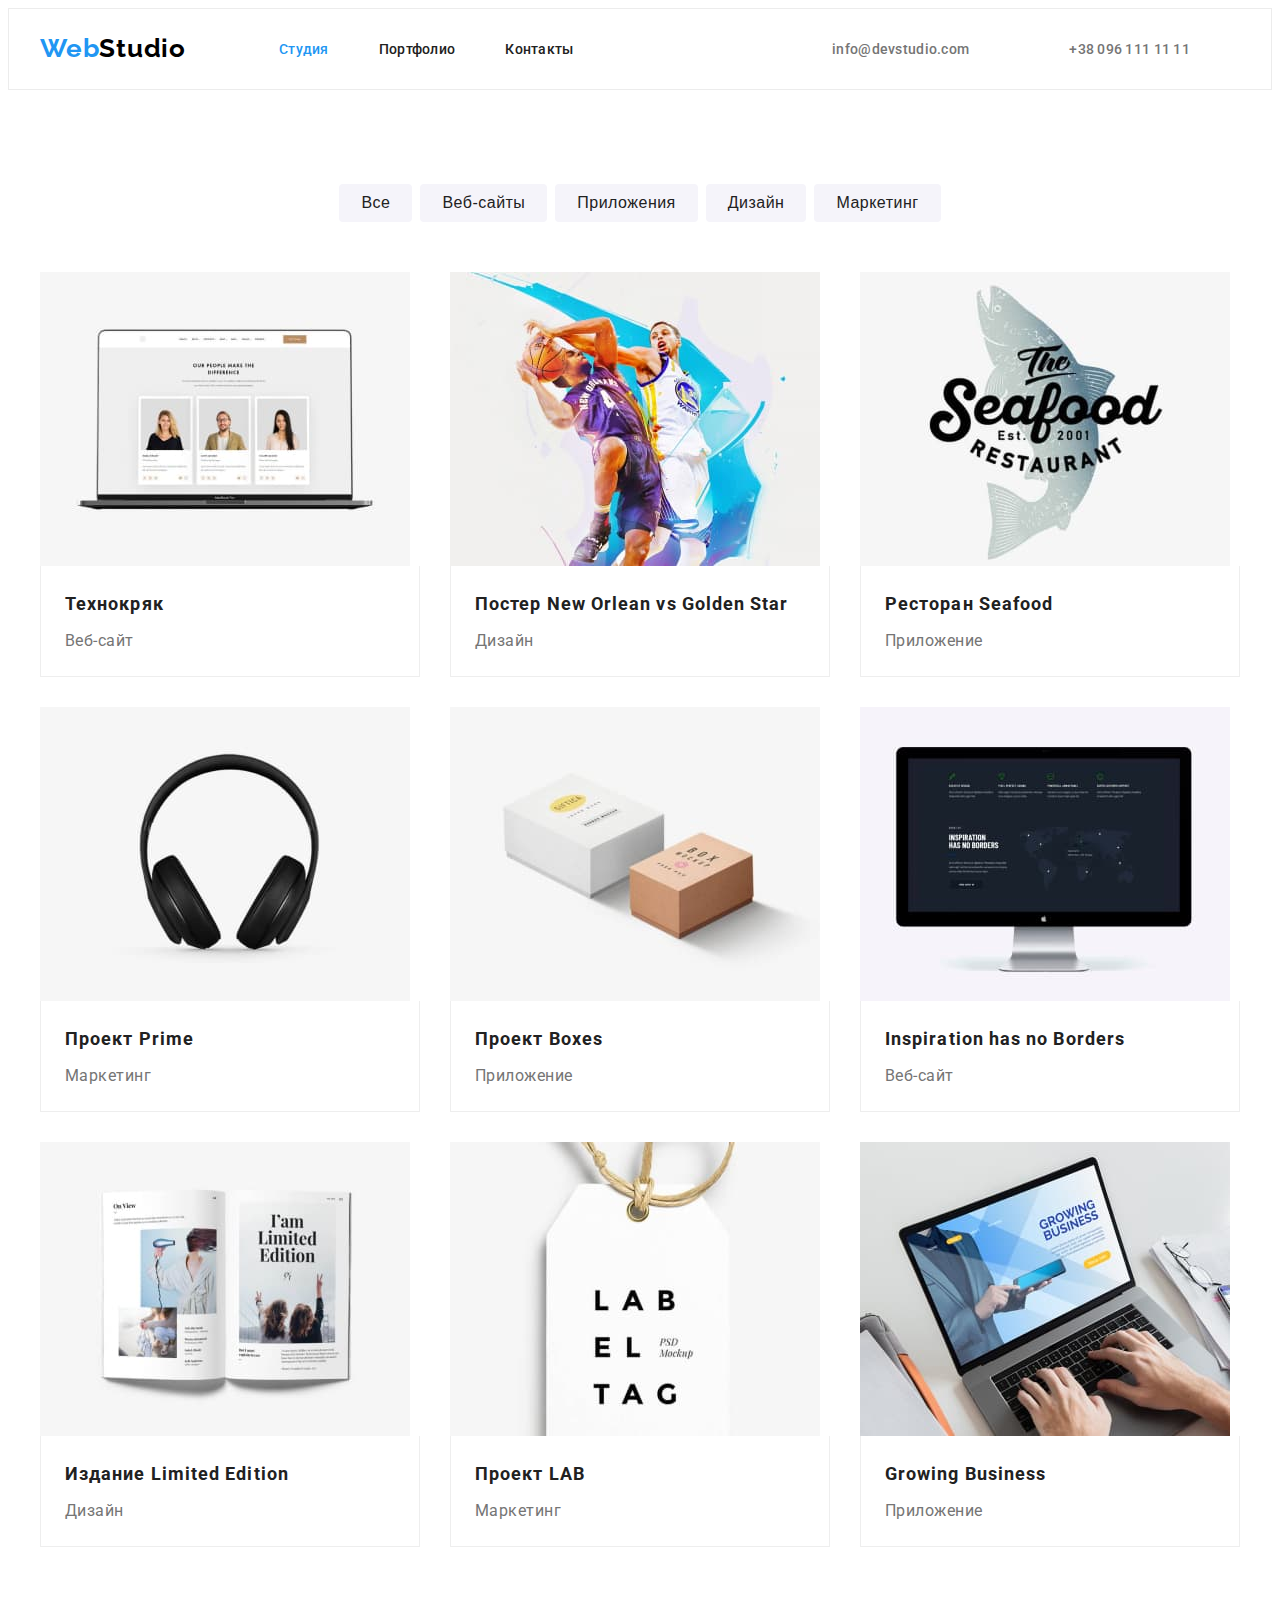
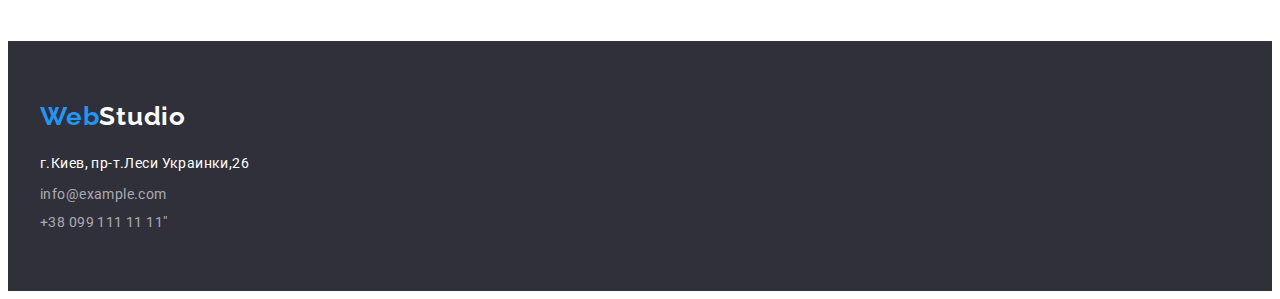
==== portfolio.html @ 14ea9fd0 "дз3" ====
<!DOCTYPE html>
<html lang="ru">

<head>
    <meta charset="UTF-8">
    <meta http-equiv="X-UA-Compatible" content="IE=edge">
    <meta name="viewport" content="width=device-width, initial-scale=1.0">
    <title>Портфолио</title>
    <link rel="preconnect" href="https://fonts.gstatic.com">
    <link
        href="https://fonts.googleapis.com/css2?family=Raleway:wght@700&family=Roboto:wght@400;500;700;900&display=swap"
        rel="stylesheet">
    <link rel="stylesheet" href="https://cdnjs.cloudflare.com/ajax/libs/modern-normalize/1.0.0/modern-normalize.min.css"
        integrity="sha512-ISS7cAi1PEhQ8jnbJpJZMd29NlhNj4AWYyLOSp2CE/CsHxTCu+r+t0D2yoJudVrd0/8fTVPUVDzY5Tvli75u/g=="
        crossorigin="anonymous" />
    <link rel="stylesheet" href="./css/styles.css">
</head>

<body>
    <header class="header">
        <div class="container">
            <nav class="header-nav">
                <a class="logo link logo-light-theme" href="#"><span class="logo-item">Web</span>Studio</a>
                <ul class="navigation-list list">
                    <li class="navigation-item">
                        <a class="navigation-link link current" href="./index.html">Студия</a>
                    </li>
                    <li class="navigation-item">
                        <a class="navigation-link link" href="./portfolio.html">Портфолио</a>
                    </li>
                    <li class="navigation-item">
                        <a class="navigation-link link" href="">Контакты</a>
                    </li>
                </ul>
            </nav>
            <ul class="site-nav">
                <li class="list">
                    <a class="tel-link link" href="mailto:info@devstudio.com">info@devstudio.com</a>
                </li>
                <li class="list">
                    <a class="tel-link link" href="tel:+380961111111">+38 096 111 11 11</a>
                </li>
            </ul>
    
        </div>
    </header>
    <main>
        <section class="portfolio-menu">
            <div class="container">
                <h1 class="visually-hidden">Портфолио</h1>
                <ul class="button-list list">
                    <li class="button-item">
                        <button class="button" type="button">Все</button>
                    </li>
                    <li class="button-item">
                        <button class="button" type="button">Веб-сайты</button>
                    </li>
                    <li class="button-item">
                        <button class="button" type="button">Приложения</button>
                    </li>
                    <li class="button-item">
                        <button class="button" type="button">Дизайн</button>
                    </li>
                    <li class="button-item">
                        <button class="button" type="button">Маркетинг</button>
                    </li>
                </ul>

                <!-- PORTFOLIO -->
                <ul class="portfolio-list list">
                    <li class="portfolio-item">
                        <a class="portfolio-link link" href="#">
                            <img src="./images/portfolio/web-site.jpg" alt="Веб-сайт" width="370" height="294">
                            <div class="portfolio-description">
                            <h2 class="portfolio-name">Технокряк</h2>
                            <p class="description">Веб-сайт</p>
                            </div>
                        </a>
                    </li>

                    <li class="portfolio-item">
                        <a class="portfolio-link link" href="#">
                            <img src="./images/portfolio/design.jpg" alt="Дизайн" width="370" height="294">
                            <div class="portfolio-description">
                            <h2 class="portfolio-name">Постер New Orlean vs Golden Star</h2>
                            <p class="description">Дизайн</p>
                            </div>
                        </a>
                    </li>

                    <li class="portfolio-item">
                        <a class="portfolio-link link" href="#">
                            <img src="./images/portfolio/app.jpg" alt="Приложение" width="370" height="294">
                            <div class="portfolio-description">
                            <h2 class="portfolio-name">Ресторан Seafood</h2>
                            <p class="description">Приложение</p>
                            </div>
                        </a>
                    </li>

                    <li class="portfolio-item">
                        <a class="portfolio-link link" href="#">
                            <img src="./images/portfolio/marketing.jpg" alt="Маркетинг" width="370" height="294">
                            <div class="portfolio-description">
                            <h2 class="portfolio-name">Проект Prime</h2>
                            <p class="description">Маркетинг</p>
                            </div>
                        </a>
                    </li>

                    <li class="portfolio-item">
                        <a class="portfolio-link link" href="#">
                            <img src="./images/portfolio/app_boxes.jpg" alt="Приложение" width="370" height="294">
                            <div class="portfolio-description">
                            <h2 class="portfolio-name">Проект Boxes</h2>
                            <p class="description">Приложение</p>
                            </div>
                        </a>
                    </li>

                    <li class="portfolio-item">
                        <a class="portfolio-link link" href="#">
                            <img src="./images/portfolio/web-site_no_borders.jpg" alt="Веб-сайт" width="370"
                                height="294">
                            <div class="portfolio-description">
                                <h2 class="portfolio-name">Inspiration has no Borders</h2>
                            <p class="description">Веб-сайт</p>
                            </div>
                        </a>
                    </li>

                    <li class="portfolio-item">
                        <a class="portfolio-link link" href="#">
                            <img src="./images/portfolio/design_limited_edition.jpg" alt="Дизайн" width="370"
                                height="294">
                            <div class="portfolio-description">
                                <h2 class="portfolio-name">Издание Limited Edition</h2>
                            <p class="description">Дизайн</p>
                            </div>
                        </a>
                    </li>

                    <li class="portfolio-item">
                        <a class="portfolio-link link" href="#">
                            <img src="./images/portfolio/marketing_label.jpg" alt="Маркетинг" width="370" height="294">
                            <div class="portfolio-description">
                            <h2 class="portfolio-name">Проект LAB</h2>
                            <p class="description">Маркетинг</p>
                            </div>
                        </a>
                    </li>

                    <li class="portfolio-item">
                        <a class="portfolio-link link" href="#">
                            <img src="./images/portfolio/app_growing_business.jpg" alt="Приложение" width="370"
                                height="294">
                            <div class="portfolio-description">
                                <h2 class="portfolio-name">Growing Business</h2>
                            <p class="description">Приложение</p>
                            </div>
                        </a>
                    </li>
                </ul>
            </div>
        </section>
    </main>
    <footer class="footer">
        <div class="container">
            <div class="web">
                <a class="logo link logo-dark-theme" href="#"><span class="logo-item">Web</span>Studio</a>
            </div>
            <ul class=" tel list">
                <li class="contact-list-item">
                    <a class="contact-link link" href="https://goo.gl/maps/1RiTLj3gP9AZY1d38" target="blank"
                        rel="noopener noreferrer">г.Киев, пр-т.Леси Украинки,26</a>
                </li>
                <li class="contact-list-item">
                    <a class="foot-link link" href="mailto:info@example.com">info@example.com</a>
                </li>
                <li class="contact-list-item">
                    <a class="foot-link link" href="tel:+380991111111">+38 099 111 11 11"</a>
                </li>
            </ul>
        </div>
    </footer>
</body>
---- css/styles.css ----
:root {
    --first-font: "Roboto", sans-serif;
    --second-font: "Raleway", sans-serif;
    --accent-color: #2196F3;
    --background-hero: #2F303A;
    --background-command: #f5f4fa;
    --active-modal-button: #188ce8;
    --navigation-color: #212121;
    --main-color: #ffffff;
    --light-theme: #000000;
    --tel-color: #757575;
    --contact-link: rgba(255, 255, 255, 0.6);
    --border-color: #EEEEEE;
}
body {
    font-family: var(--first-font);
    background: var(--main-color);
}

h1,
h2,
h3,
h4,
h5,
h6,
p {
    margin: 0;
}
ul,
ol {
    margin: 0;
    padding: 0;
}
img {
    display: block;
    max-width: 100%;
}
.link {
    text-decoration: none;
}
.list {
    list-style: none;
    padding: 0;
    margin: 0;
}
.visually-hidden {
    position: absolute !important;
    clip: rect(1px 1px 1px 1px); /* IE6 IE7 */
    clip: rect(1px 1px 1px 1px);
    padding: 0 !important;
    border: 0 !important;
    height: 1px !important;
    width: 1px !important;
    overflow: hidden;
}
.link.current {
    color: var(--accent-color);
}
.container {
    width: 1200px;
    margin: 0 auto;
    padding-left: 15px;
    padding-right: 15px;
}

/* ============== COMPONENTS ============== */


.logo {
    margin-right: 93px;

    font-family: var(--second-font);
    font-weight: 700;
    font-size: 26px;
    line-height: 1.19;
    letter-spacing: 0.03em;
}
.logo-item {
    color: var(--accent-color);
}
.logo-light-theme {
    color: var(--light-theme);
}
.logo-dark-theme {
    color: var(--main-color);
}
.title {
    margin-bottom: 50px;

    font-family: var(--first-font);
    font-weight: 700;
    font-size: 36px;
    line-height: 1.17;
    text-align: center;
    letter-spacing: 0.03em;

    color: var(--navigation-color);
}

/* ============== END COMPONENTS ============== */


/* ============== HEADER ============== */

.header {
    padding-top: 24px;
    padding-bottom: 25px;
    border: 1px solid #ECECEC;
    margin-bottom: 94px;
}
.header > .container {
    display: flex;
    align-items: center;
    justify-content: space-between;
}
.header-nav {
    display: flex;
    align-items: center;
}
.navigation-list {
    display: flex;
    align-items: center;
}
.navigation-list > .navigation-item:not(:last-child) {
    margin-right: 50px;
}
.navigation-link {
    font-weight: 500;
    font-size: 14px;
    line-height: 1.14;
    letter-spacing: 0.02em;

    color: var(--navigation-color);
}
.navigation-link:hover,
.navigation-link:focus {
    color: var(--accent-color);
}
.site-nav {
    display: flex;
    align-items: center;
}
.site-nav > .list:not(:last-child) {
    margin-right: 50px;
}
.tel-link {
    margin-left: auto;
    margin-right: 50px;

    font-weight: 500;
    font-size: 14px;
    line-height: 1.14;
    letter-spacing: 0.02em;

    color: var(--tel-color);
    
}
.tel-link:hover,
.tel-link:focus {
    color: var(--accent-color);
}

/* ============== END HEADER ============== */

/* ============== HERO ============== */

.hero {
    padding: 200px;

    background-color: var(--background-hero);
    
}
.hero-container {
    width: 1200px;
    margin: 0 auto;
}
.hero-title {
    max-width: 696px;
    margin: 0 auto;
    margin-bottom: 30px;
    
    font-weight: 900;
    font-size: 44px;
    line-height: 1.36;
    text-align: center;
    letter-spacing: 0.06em;
    text-transform: uppercase;

    color: var(--main-color);
}
.modal-button {
    padding: 10px 32px;
    display: block;
    margin: auto;

    font-weight: 700;
    font-size: 16px;
    line-height: 1.9;
    letter-spacing: 0.06em;
    cursor: pointer;

    color: var(--main-color);
    background: var(--accent-color);
}
.modal-button:hover,
.modal-button:focus {
    background-color: var(--active-modal-button);
    box-shadow: 0px 4px 4px rgba(0, 0, 0, 0.15);
    border-radius: 4px;

    color: var(--main-color);
}

/* ============== END HERO ============== */


/* ============== ABOUT US ============== */

.about {
    padding-top: 94px;
    padding-bottom: 47px;
}
.about-list {
    display: flex;
    margin-top: -20px;
    margin-left: -20px;
}
.about-us-list {
   margin-left: 20px;
   margin-top: 20px;
   flex-basis: calc(100% / 4 -20px);
}
.about-list .about-title {
    margin-bottom: 10px;

    font-family: var(--first-font);
    font-weight: 700;
    font-size: 14px;
    line-height: 1.14;
    letter-spacing: 0.03em;
    text-transform: uppercase;

    color: var(--navigation-color);
}
.suptitle {
    font-family: var(--first-font);
    font-size: 14px;
    line-height: 1.71;
    letter-spacing: 0.03em;

    color: var(--tel-color);
}

/* ============== END ABOUT US ============== */


/* ============== OUR WORK ============== */

.work {
    padding-top: 47px;
    padding-bottom: 94px;
}
.title-list {
    display: flex;
    margin-left: -30px;
    margin-top: -30px;
}
.work-images {
    margin-left: 30px;
    margin-top: 30px;
    flex-basis: calc(100% / 3 -30px);
}


/* ============== END OUR WORK ============== */


/* ============== OUR COMMAND ============== */

.our-command {
    padding-top: 93px;
    padding-bottom: 94px;

    background-color: var(--background-command);
}
.our-command > .title {
    margin-bottom: 44px;
}
.command-list {
    display: flex;
    flex-direction: wrap;
    margin-left: -30px;
    margin-top: -30px;
}
.frame {
    flex-basis: calc(100% / 4 -30px);
    margin-left: 30px;
    margin-top: 30px;

    background: var(--main-color);
    box-shadow: 0px 1px 3px rgba(0, 0, 0, 0.12), 0px 1px 1px rgba(0, 0, 0, 0.14), 0px 2px 1px rgba(0, 0, 0, 0.2);
    border-radius: 0px 0px 4px 4px;
}
.profession-command {
    font-family: var(--first-font);
    font-weight: 500;
    font-size: 16px;
    line-height: 1.18;
    text-align: center;
    letter-spacing: 0.03em;

    color: var(--navigation-color);
}
.profession {
    margin-top: 10px;

    font-family: var(--first-font);
    font-size: 16px;
    line-height: 1.18;
    text-align: center;
    letter-spacing: 0.03em;

    color: var(--tel-color);
    
}
.name {
    margin-top: 30px;
    margin-bottom: 30px;
}
/* ============== END OUR COMMAND ============== */

/* ============== END OUR COMMAND ============== */


/* ============== PORTFOLIO BUTTON ============== */

.button-list {
    display: flex;
    justify-content: center;
}
.button {
    padding: 6px 22px;

    font-weight: 500;
    font-size: 16px;
    line-height: 1.62;
    text-align: center;
    letter-spacing: 0.03em;
    cursor: pointer;
    border-radius: 4px;
    border: 0px;

    color: var(--navigation-color);
    background: var(--background-command);
}
.button:hover,
.button:focus {
   color: var(--main-color);
   background: var(--accent-color);
}
.button-list {
    margin-bottom: 50px;
}
.button-item:not(:last-child) {
    margin-right: 8px;
}
/* ============== END PORTFOLIO BUTTON ============== */


/* ============== PORTFOLIO ============== */

.portfolio-list {
    display: flex;
    flex-wrap: wrap;
    padding-bottom: 94px;
    margin-top: -30px;
    margin-left: -30px;
    
}
.portfolio-item {
    flex-basis: calc(100% / 3 - 30px);
    margin-top: 30px;
    margin-left: 30px;
}

.portfolio-description {
    padding: 20px 24px;

    background: var(--main-color);
    border: 1px solid var(--border-color);
    border-top: none;
}
.portfolio-name {
    padding-bottom: 4px;

    font-family: var(--first-font);
    font-weight: 700;
    font-size: 18px;
    line-height: 2;
    letter-spacing: 0.06em;

    color: var(--navigation-color);
}
.description {
    font-family: var(--first-font);
    font-size: 16px;
    line-height: 1.87;
    letter-spacing: 0.03em;

    color: var(--tel-color);
}

/* ============== END PORTFOLIO ============== */


/* ============== FOOTER ============== */

.web {
    margin-bottom: 20px;
}
.contact-list-item:not(:last-child) {
    margin-bottom: 9px;
}
.footer {
    padding-top: 60px;
    padding-bottom: 60px;

    background: var(--background-hero);
}
.contact-link {
    font-family: var(--first-font);
    font-size: 14px;
    line-height: 1.71;
    letter-spacing: 0.03em;

    color: var(--main-color);
}
.contact-link:hover,
.contact-link:focus {
    color: var(--accent-color);
}
.foot-link {
    font-weight: 400;
    font-size: 14px;
    line-height: 1.14;
    letter-spacing: 0.03em;
    
    color: var(--contact-link);
}
.foot-link:hover,
.foot-link:focus {
    color: var(--accent-color);
}

/* ============== END FOOTER ============== */
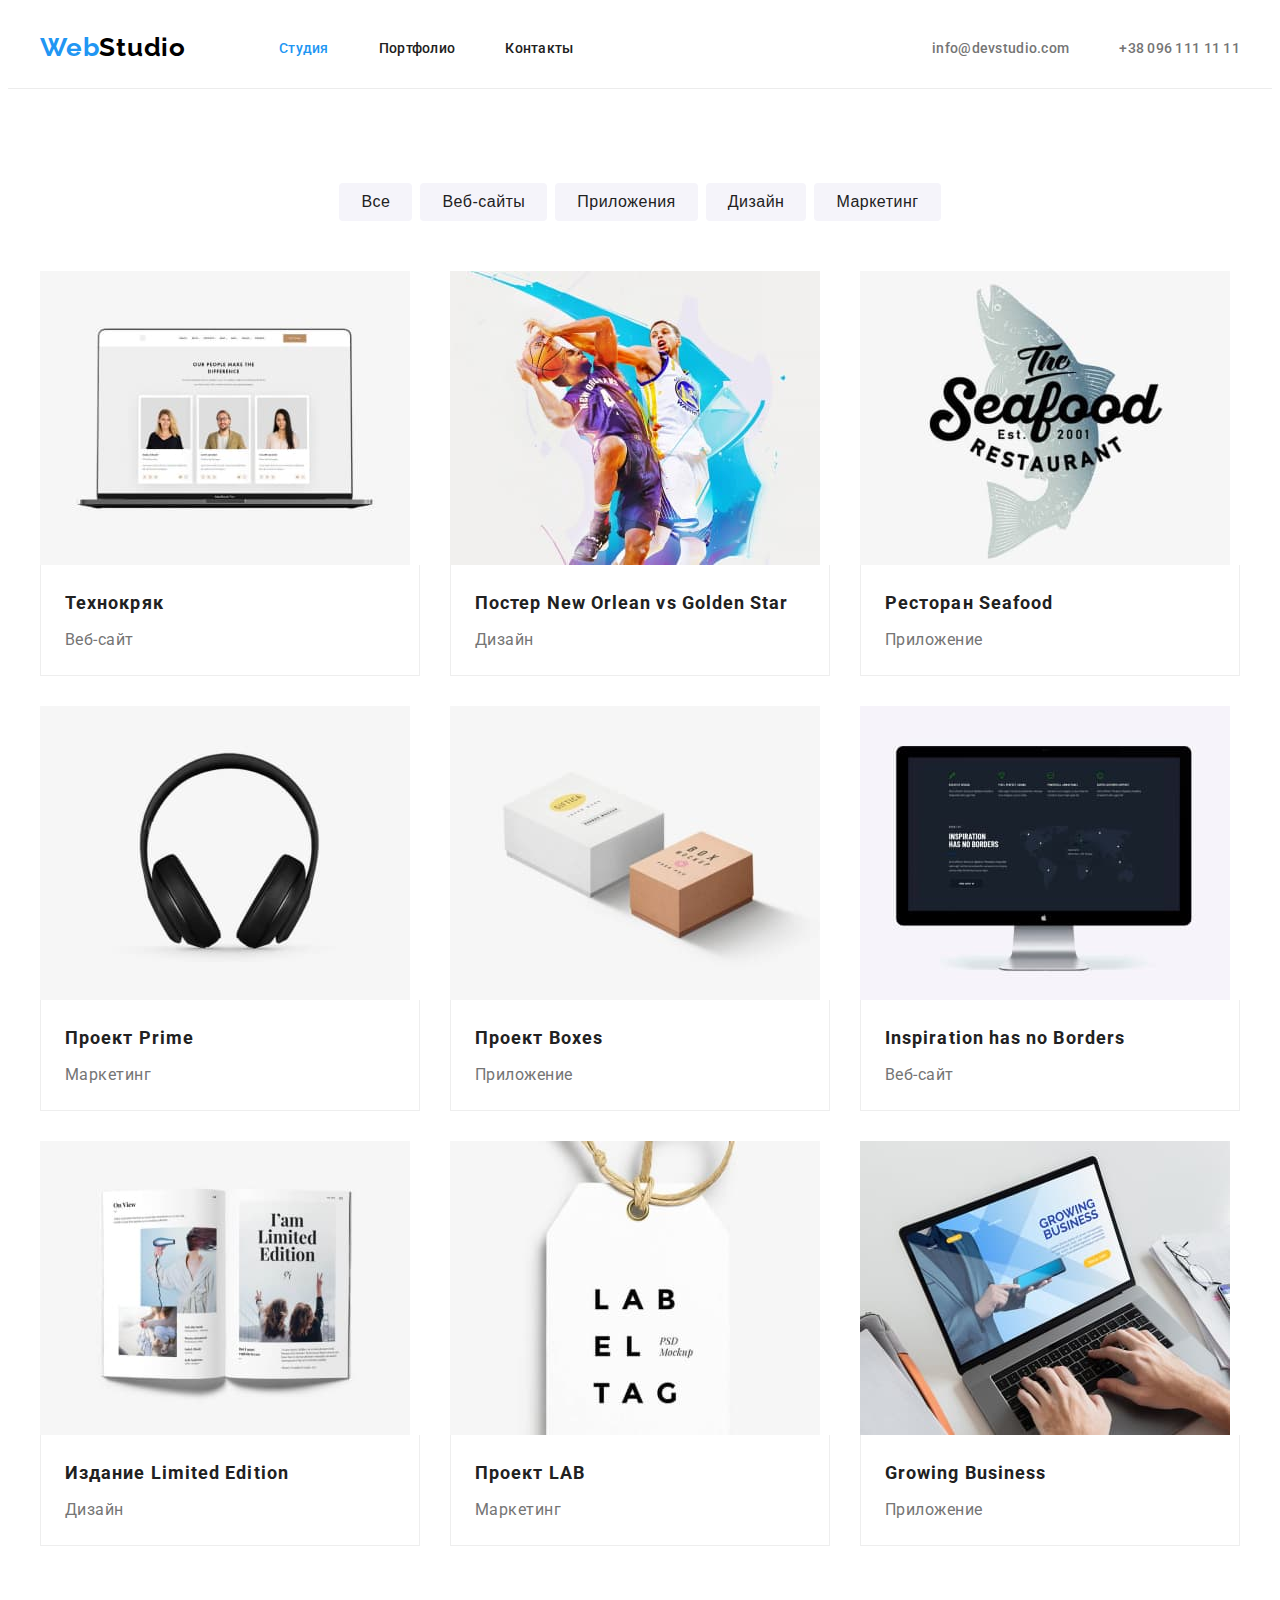
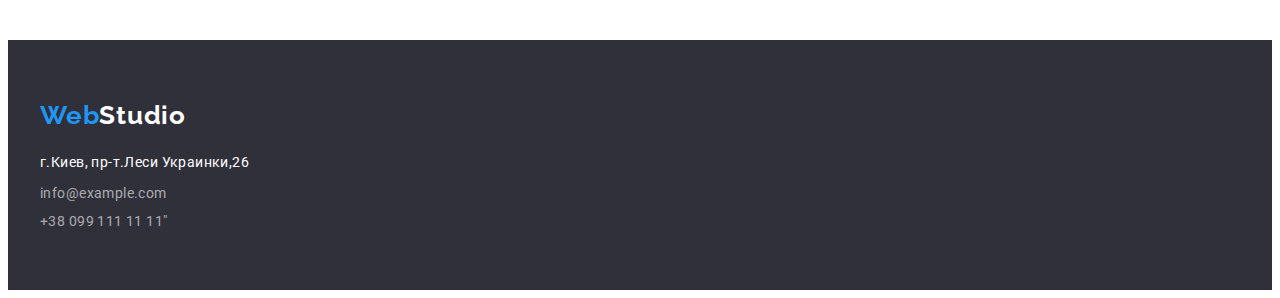
==== commit bf850615: "ресабмит" ====
--- a/portfolio.html
+++ b/portfolio.html
@@ -41,7 +41,6 @@
                     <a class="tel-link link" href="tel:+380961111111">+38 096 111 11 11</a>
                 </li>
             </ul>
-    
         </div>
     </header>
     <main>
@@ -166,21 +165,21 @@
     </main>
     <footer class="footer">
         <div class="container">
-            <div class="web">
-                <a class="logo link logo-dark-theme" href="#"><span class="logo-item">Web</span>Studio</a>
-            </div>
-            <ul class=" tel list">
-                <li class="contact-list-item">
-                    <a class="contact-link link" href="https://goo.gl/maps/1RiTLj3gP9AZY1d38" target="blank"
-                        rel="noopener noreferrer">г.Киев, пр-т.Леси Украинки,26</a>
-                </li>
-                <li class="contact-list-item">
-                    <a class="foot-link link" href="mailto:info@example.com">info@example.com</a>
-                </li>
-                <li class="contact-list-item">
-                    <a class="foot-link link" href="tel:+380991111111">+38 099 111 11 11"</a>
-                </li>
-            </ul>
+            <a class="logo link logo-dark-theme" href="#"><span class="logo-item">Web</span>Studio</a>
+            <address class="address">
+                <ul class="tel list">
+                    <li class="contact-list-item">
+                        <a class="contact-link link" href="https://goo.gl/maps/1RiTLj3gP9AZY1d38" target="blank"
+                            rel="noopener noreferrer">г.Киев, пр-т.Леси Украинки,26</a>
+                    </li>
+                    <li class="contact-list-item">
+                        <a class="foot-link link" href="mailto:info@example.com">info@example.com</a>
+                    </li>
+                    <li class="contact-list-item">
+                        <a class="foot-link link" href="tel:+380991111111">+38 099 111 11 11"</a>
+                    </li>
+                </ul>
+            </address>
         </div>
     </footer>
 </body>--- a/css/styles.css
+++ b/css/styles.css
@@ -43,6 +43,9 @@
     padding: 0;
     margin: 0;
 }
+.address {
+    font-style: normal;
+}
 .visually-hidden {
     position: absolute !important;
     clip: rect(1px 1px 1px 1px); /* IE6 IE7 */
@@ -65,7 +68,6 @@
 
 /* ============== COMPONENTS ============== */
 
-
 .logo {
     margin-right: 93px;
 
@@ -105,8 +107,7 @@
 .header {
     padding-top: 24px;
     padding-bottom: 25px;
-    border: 1px solid #ECECEC;
-    margin-bottom: 94px;
+    border-bottom: 1px solid #ECECEC;
 }
 .header > .container {
     display: flex;
@@ -120,11 +121,14 @@
 .navigation-list {
     display: flex;
     align-items: center;
+  
 }
 .navigation-list > .navigation-item:not(:last-child) {
     margin-right: 50px;
 }
 .navigation-link {
+    padding-top: 32px;
+    padding-bottom: 32px;
     font-weight: 500;
     font-size: 14px;
     line-height: 1.14;
@@ -139,13 +143,14 @@
 .site-nav {
     display: flex;
     align-items: center;
+     
 }
 .site-nav > .list:not(:last-child) {
     margin-right: 50px;
 }
 .tel-link {
     margin-left: auto;
-    margin-right: 50px;
+    
 
     font-weight: 500;
     font-size: 14px;
@@ -165,7 +170,7 @@
 /* ============== HERO ============== */
 
 .hero {
-    padding: 200px;
+    padding: 200px 0;
 
     background-color: var(--background-hero);
     
@@ -222,13 +227,13 @@
 }
 .about-list {
     display: flex;
-    margin-top: -20px;
-    margin-left: -20px;
+    margin-top: -30px;
+    margin-left: -30px;
 }
 .about-us-list {
-   margin-left: 20px;
-   margin-top: 20px;
-   flex-basis: calc(100% / 4 -20px);
+   margin-left: 30px;
+   margin-top: 30px;
+   flex-basis: calc(100% / 4 - 30px);
 }
 .about-list .about-title {
     margin-bottom: 10px;
@@ -293,7 +298,7 @@
     margin-top: -30px;
 }
 .frame {
-    flex-basis: calc(100% / 4 -30px);
+    flex-basis: calc(100% / 4 - 30px);
     margin-left: 30px;
     margin-top: 30px;
 
@@ -324,8 +329,10 @@
     
 }
 .name {
-    margin-top: 30px;
-    margin-bottom: 30px;
+    padding-top: 30px;
+    padding-bottom: 30px;
+    padding-left: 15px;
+    padding-right: 15px;
 }
 /* ============== END OUR COMMAND ============== */
 
@@ -369,10 +376,14 @@
 
 /* ============== PORTFOLIO ============== */
 
+.portfolio-menu {
+    padding-top: 94px;
+    padding-bottom: 94px;
+}
 .portfolio-list {
     display: flex;
     flex-wrap: wrap;
-    padding-bottom: 94px;
+    
     margin-top: -30px;
     margin-left: -30px;
     
@@ -391,7 +402,7 @@
     border-top: none;
 }
 .portfolio-name {
-    padding-bottom: 4px;
+    margin-bottom: 4px;
 
     font-family: var(--first-font);
     font-weight: 700;
@@ -415,9 +426,6 @@
 
 /* ============== FOOTER ============== */
 
-.web {
-    margin-bottom: 20px;
-}
 .contact-list-item:not(:last-child) {
     margin-bottom: 9px;
 }
@@ -427,7 +435,11 @@
 
     background: var(--background-hero);
 }
+
 .contact-link {
+    display: inline-block;
+    margin-top: 20px;
+
     font-family: var(--first-font);
     font-size: 14px;
     line-height: 1.71;
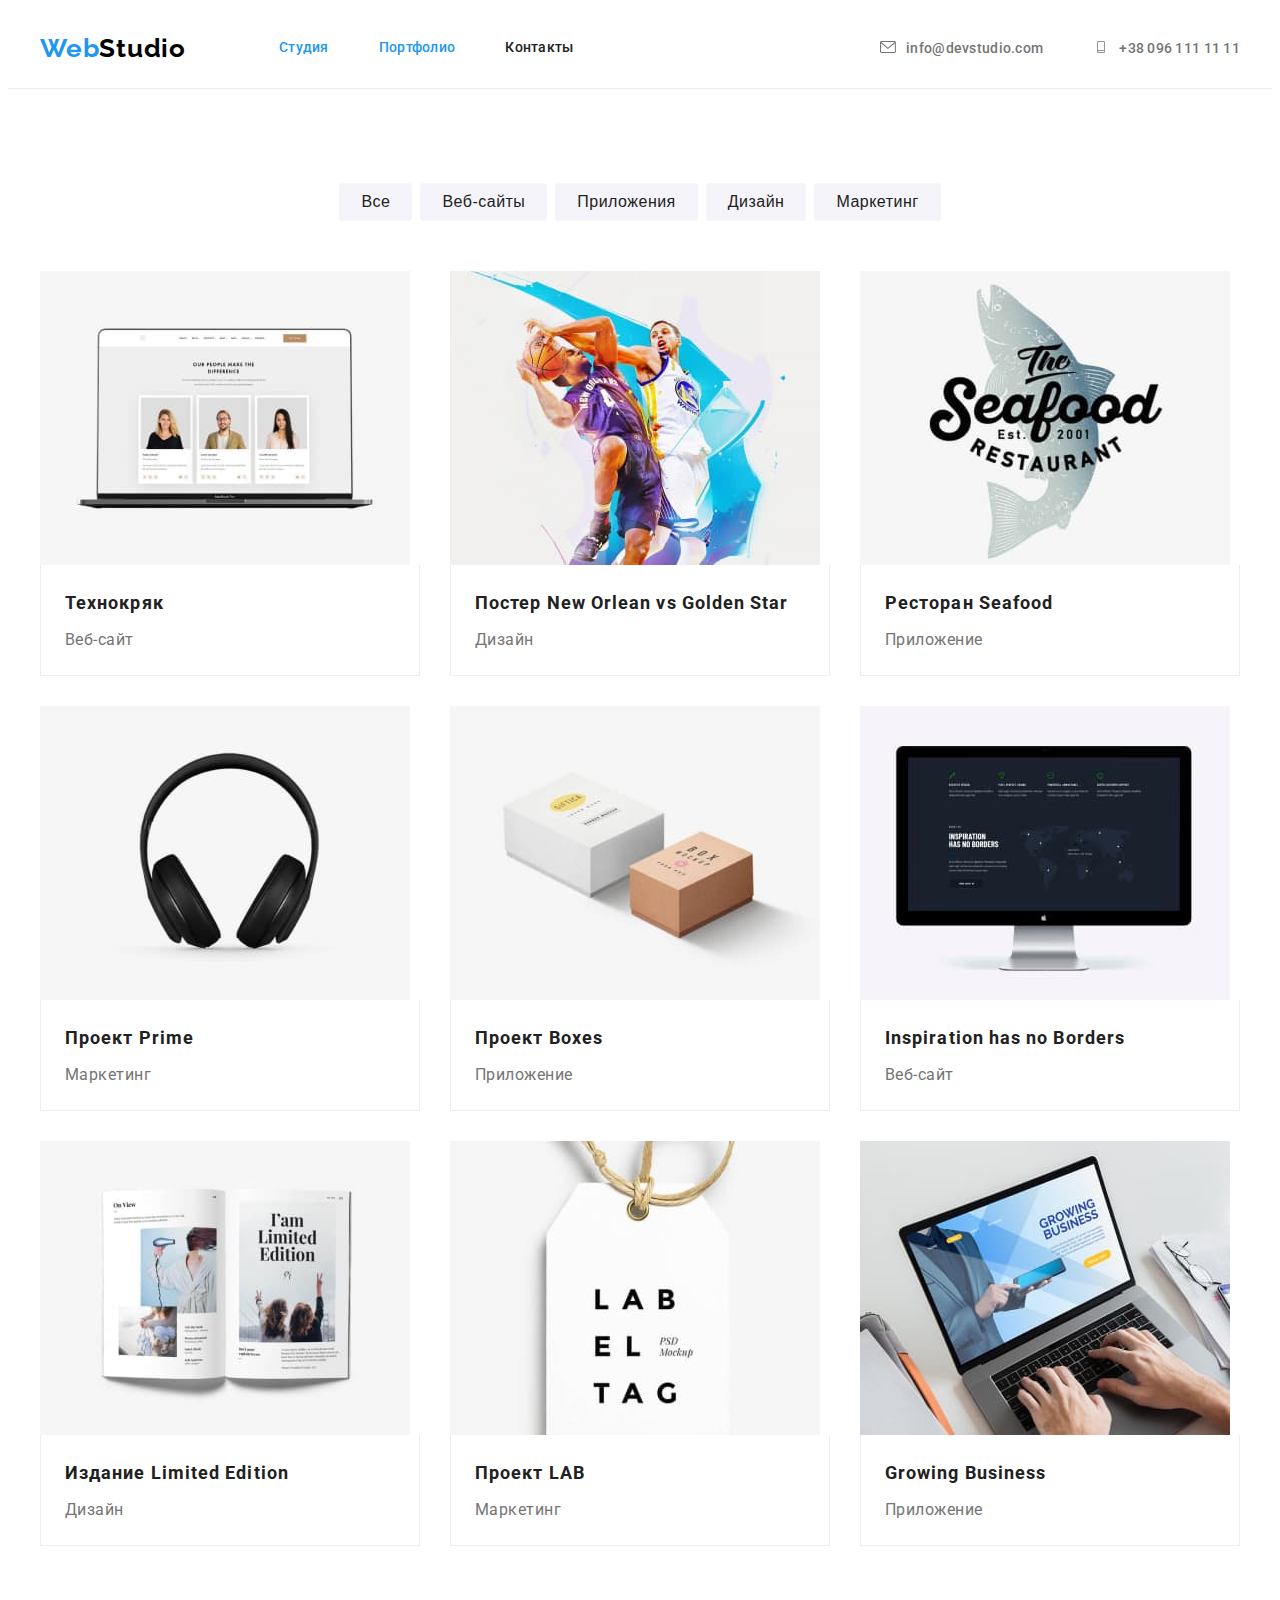
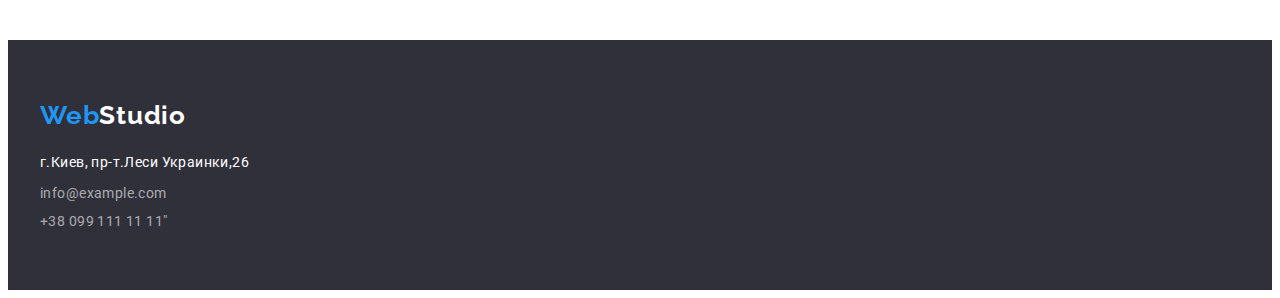
==== commit f1df606c: "44" ====
--- a/portfolio.html
+++ b/portfolio.html
@@ -26,7 +26,7 @@
                         <a class="navigation-link link current" href="./index.html">Студия</a>
                     </li>
                     <li class="navigation-item">
-                        <a class="navigation-link link" href="./portfolio.html">Портфолио</a>
+                        <a class="navigation-link link current" href="./portfolio.html">Портфолио</a>
                     </li>
                     <li class="navigation-item">
                         <a class="navigation-link link" href="">Контакты</a>
@@ -35,10 +35,18 @@
             </nav>
             <ul class="site-nav">
                 <li class="list">
-                    <a class="tel-link link" href="mailto:info@devstudio.com">info@devstudio.com</a>
+                    <a class="tel-link link" href="mailto:info@devstudio.com">
+                        <svg class="auth-icon">
+                            <use href="./images/sprite.svg#envelope">
+                            </use>
+                        </svg>info@devstudio.com</a>
                 </li>
                 <li class="list">
-                    <a class="tel-link link" href="tel:+380961111111">+38 096 111 11 11</a>
+                    <a class="tel-link link" href="tel:+380961111111">
+                        <svg class="auth-icon">
+                            <use href="./images/sprite.svg#smartphone">
+                            </use>
+                        </svg>+38 096 111 11 11</a>
                 </li>
             </ul>
         </div>
--- a/css/styles.css
+++ b/css/styles.css
@@ -45,6 +45,7 @@
 }
 .address {
     font-style: normal;
+    margin-top: 20px;
 }
 .visually-hidden {
     position: absolute !important;
@@ -61,7 +62,8 @@
 }
 .container {
     width: 1200px;
-    margin: 0 auto;
+    margin-left: auto;
+    margin-right: auto;
     padding-left: 15px;
     padding-right: 15px;
 }
@@ -105,8 +107,7 @@
 /* ============== HEADER ============== */
 
 .header {
-    padding-top: 24px;
-    padding-bottom: 25px;
+    
     border-bottom: 1px solid #ECECEC;
 }
 .header > .container {
@@ -121,12 +122,18 @@
 .navigation-list {
     display: flex;
     align-items: center;
-  
+    
 }
 .navigation-list > .navigation-item:not(:last-child) {
     margin-right: 50px;
 }
 .navigation-link {
+    display: flex;
+    align-items: center;
+    margin-left: 0 auto;
+    display: flex;
+    align-items: center;
+    margin-left: auto;
     padding-top: 32px;
     padding-bottom: 32px;
     font-weight: 500;
@@ -143,28 +150,39 @@
 .site-nav {
     display: flex;
     align-items: center;
-     
+    margin-left: 93px;
 }
 .site-nav > .list:not(:last-child) {
     margin-right: 50px;
 }
 .tel-link {
-    margin-left: auto;
-    
-
+    padding-top: 32px;
+    padding-bottom: 32px;
     font-weight: 500;
     font-size: 14px;
     line-height: 1.14;
     letter-spacing: 0.02em;
 
     color: var(--tel-color);
-    
+}
+.auth-icon {
+    width: 16px;
+    height: 12px;
+    margin-right: 10px;
+    align-items: center;
+
+    fill: var(--tel-color);
 }
 .tel-link:hover,
 .tel-link:focus {
     color: var(--accent-color);
 }
 
+.tel-link:hover .auth-icon,
+.tel-link:focus .auth-icon {
+    fill: var(--accent-color);
+}
+
 /* ============== END HEADER ============== */
 
 /* ============== HERO ============== */
@@ -173,12 +191,19 @@
     padding: 200px 0;
 
     background-color: var(--background-hero);
-    
-}
-.hero-container {
-    width: 1200px;
-    margin: 0 auto;
-}
+    background-image: linear-gradient(
+      to left,
+      rgba(47, 48, 58, 0.4),
+      rgba(47, 48, 58, 0.4)
+), url(../images/hero.jpg);
+    background-size: cover;
+    background-position: center;
+    background-repeat: no-repeat;
+    max-width: 1600px;
+    margin-left: auto;
+    margin-right: auto;
+}
+
 .hero-title {
     max-width: 696px;
     margin: 0 auto;
@@ -221,6 +246,18 @@
 
 /* ============== ABOUT US ============== */
 
+.thumb {
+    border-radius: 4px;
+    margin-bottom: 30px;
+    display: flex;
+    justify-content: center;
+    align-items: center;
+    border-radius: 4px;
+    width: 270px;
+    height: 120px;
+    background-color: var(--background-command);
+    border-radius: 4px;
+}
 .about {
     padding-top: 94px;
     padding-bottom: 47px;
@@ -295,18 +332,19 @@
     display: flex;
     flex-direction: wrap;
     margin-left: -30px;
-    margin-top: -30px;
+    margin-top: -50px;
 }
 .frame {
     flex-basis: calc(100% / 4 - 30px);
     margin-left: 30px;
-    margin-top: 30px;
+    margin-top: 50px;
 
     background: var(--main-color);
     box-shadow: 0px 1px 3px rgba(0, 0, 0, 0.12), 0px 1px 1px rgba(0, 0, 0, 0.14), 0px 2px 1px rgba(0, 0, 0, 0.2);
     border-radius: 0px 0px 4px 4px;
 }
 .profession-command {
+    margin-bottom: 10px;
     font-family: var(--first-font);
     font-weight: 500;
     font-size: 16px;
@@ -318,7 +356,7 @@
 }
 .profession {
     margin-top: 10px;
-
+    margin-bottom: 14px;
     font-family: var(--first-font);
     font-size: 16px;
     line-height: 1.18;
@@ -326,14 +364,44 @@
     letter-spacing: 0.03em;
 
     color: var(--tel-color);
-    
 }
 .name {
-    padding-top: 30px;
-    padding-bottom: 30px;
-    padding-left: 15px;
-    padding-right: 15px;
-}
+    padding: 30px;
+}
+.icon-list {
+    display: flex;
+}
+.icon-list-item {
+    margin-right: 10px;
+}
+.icon-list-item:not(:last-child) {
+    margin-right: 10px;
+}
+
+.icon-item {
+    display: flex;
+    width: 44px;
+    height: 44px;
+    border-radius: 50%;
+    color: #AFB1B8;
+    justify-content: center;
+    align-items: center;
+    fill: var(--main-color);
+    background-color: var(--main-color);
+}
+.team-icon {
+    width: 20px;
+    height: 20px;
+    
+    fill: currentColor;
+}
+.icon-item:hover,
+.icon-item:focus {
+    color: var(--main-color);
+    background-color: var(--accent-color);
+}
+
+
 /* ============== END OUR COMMAND ============== */
 
 /* ============== END OUR COMMAND ============== */
@@ -386,7 +454,6 @@
     
     margin-top: -30px;
     margin-left: -30px;
-    
 }
 .portfolio-item {
     flex-basis: calc(100% / 3 - 30px);
@@ -394,6 +461,18 @@
     margin-left: 30px;
 }
 
+.portfolio-item:hover,
+.portfolio-item:focus {
+    background: var(--main-color);
+    border-bottom: 1px solid var(--border-color);
+    box-shadow: 0px 1px 1px rgba(0, 0, 0, 0.12), 0px 4px 4px rgba(0, 0, 0, 0.06), 1px 4px 6px rgba(0, 0, 0, 0.16);
+}
+.portfolio-link:hover,
+.portfolio-link:focus {
+    background: var(--main-color);
+    border-bottom: 1px solid var(--border-color);
+    box-shadow: 0px 1px 1px rgba(0, 0, 0, 0.12), 0px 4px 4px rgba(0, 0, 0, 0.06), 1px 4px 6px rgba(0, 0, 0, 0.16);
+}
 .portfolio-description {
     padding: 20px 24px;
 
@@ -438,7 +517,7 @@
 
 .contact-link {
     display: inline-block;
-    margin-top: 20px;
+    
 
     font-family: var(--first-font);
     font-size: 14px;
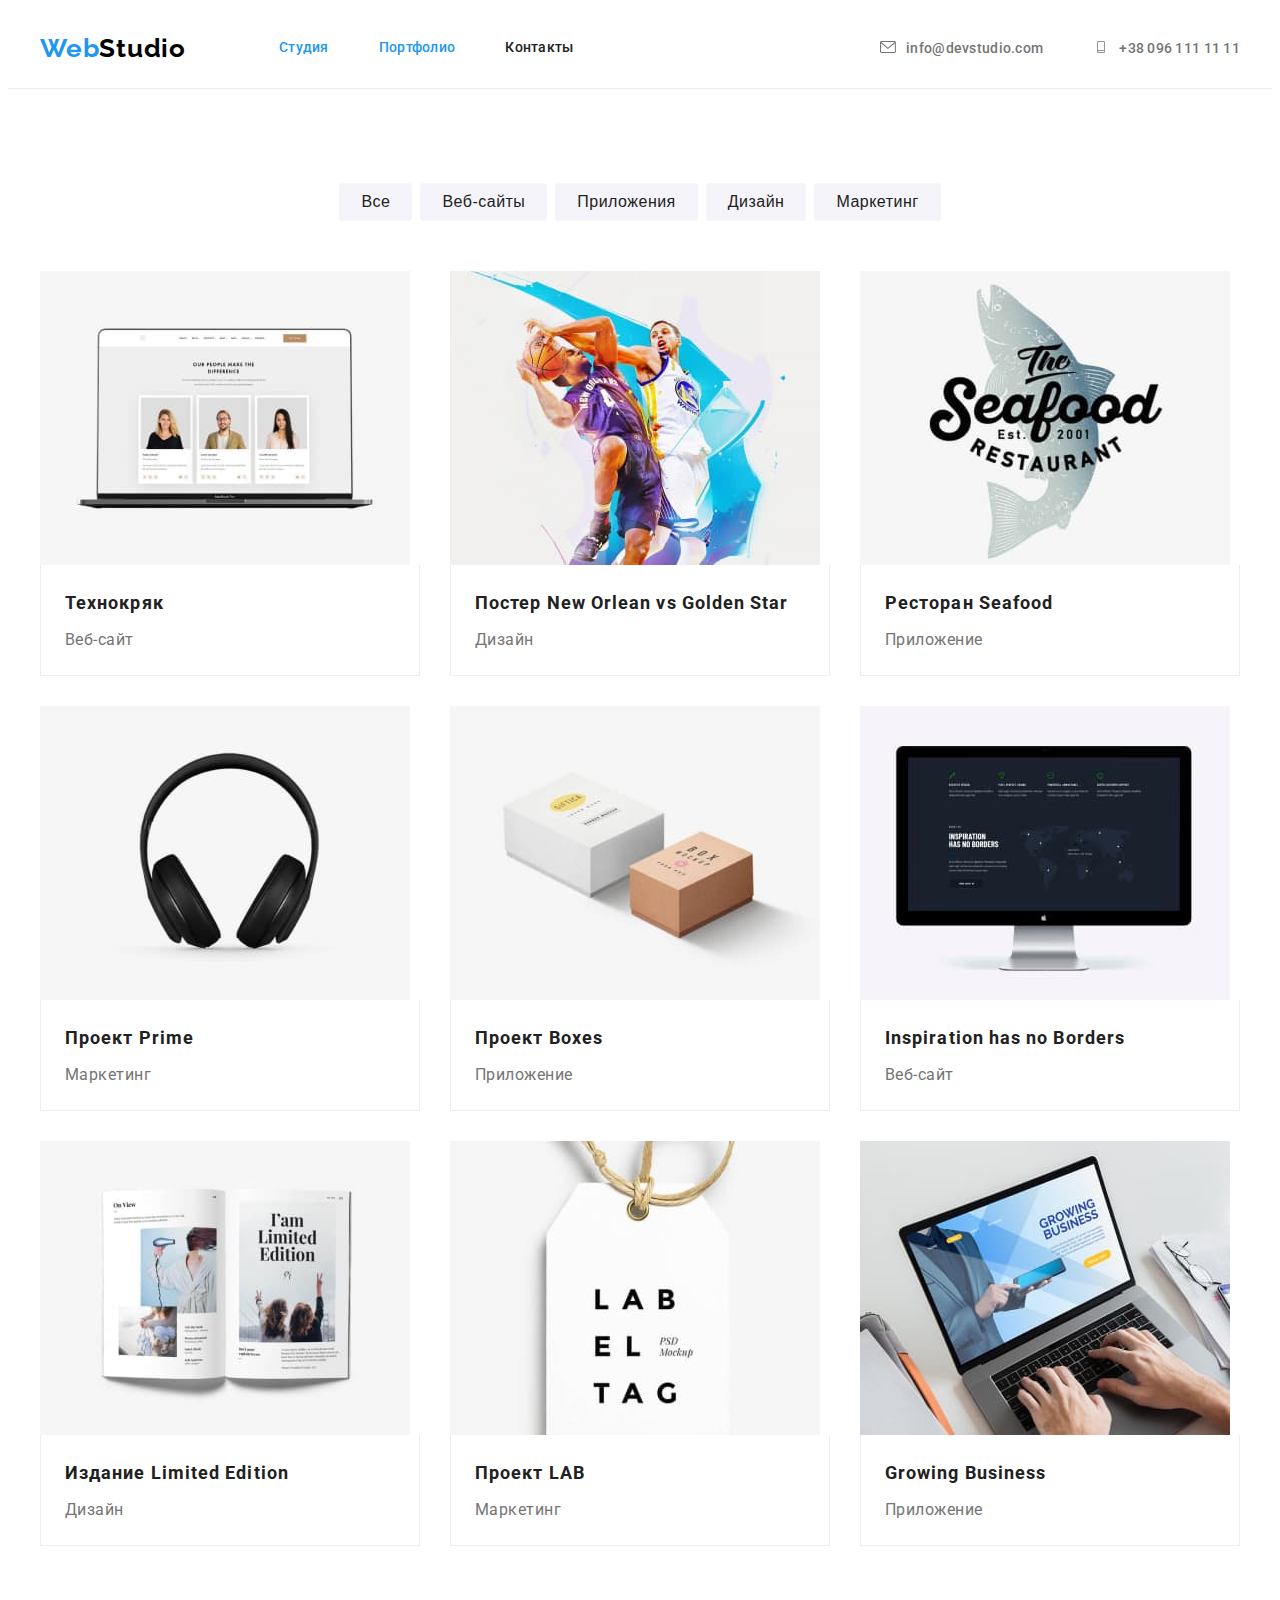
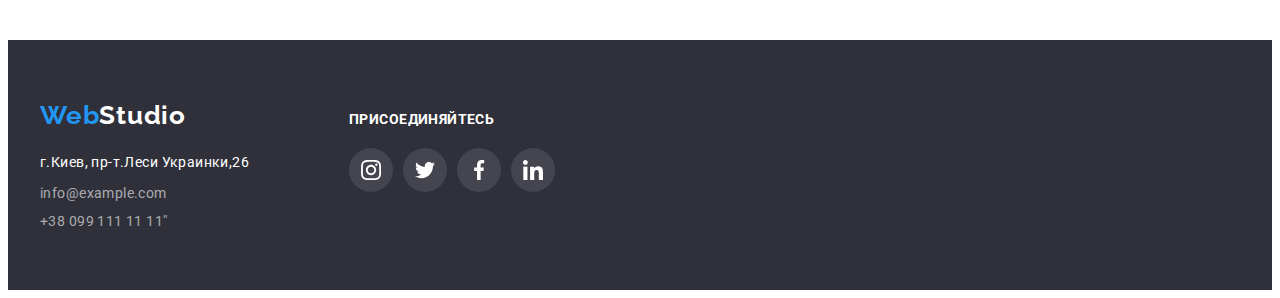
==== commit 3694b5d1: "4478" ====
--- a/portfolio.html
+++ b/portfolio.html
@@ -36,14 +36,14 @@
             <ul class="site-nav">
                 <li class="list">
                     <a class="tel-link link" href="mailto:info@devstudio.com">
-                        <svg class="auth-icon">
+                        <svg class="auth-icon" width="16" height="12">
                             <use href="./images/sprite.svg#envelope">
                             </use>
                         </svg>info@devstudio.com</a>
                 </li>
                 <li class="list">
                     <a class="tel-link link" href="tel:+380961111111">
-                        <svg class="auth-icon">
+                        <svg class="auth-icon" width="10" height="16">
                             <use href="./images/sprite.svg#smartphone">
                             </use>
                         </svg>+38 096 111 11 11</a>
@@ -172,22 +172,57 @@
         </section>
     </main>
     <footer class="footer">
-        <div class="container">
-            <a class="logo link logo-dark-theme" href="#"><span class="logo-item">Web</span>Studio</a>
-            <address class="address">
-                <ul class="tel list">
-                    <li class="contact-list-item">
-                        <a class="contact-link link" href="https://goo.gl/maps/1RiTLj3gP9AZY1d38" target="blank"
-                            rel="noopener noreferrer">г.Киев, пр-т.Леси Украинки,26</a>
-                    </li>
-                    <li class="contact-list-item">
-                        <a class="foot-link link" href="mailto:info@example.com">info@example.com</a>
-                    </li>
-                    <li class="contact-list-item">
-                        <a class="foot-link link" href="tel:+380991111111">+38 099 111 11 11"</a>
-                    </li>
-                </ul>
-            </address>
+        <div class="container footer-wraper">
+            <div>
+                <a class="logo link logo-dark-theme" href="#"><span class="logo-item">Web</span>Studio</a>
+                <address class="address">
+                    <ul class="tel list">
+                        <li class="contact-list-item">
+                            <a class="contact-link link" href="https://goo.gl/maps/1RiTLj3gP9AZY1d38" target="blank"
+                                rel="noopener noreferrer">г.Киев, пр-т.Леси Украинки,26</a>
+                        </li>
+                        <li class="contact-list-item">
+                            <a class="foot-link link" href="mailto:info@example.com">info@example.com</a>
+                        </li>
+                        <li class="contact-list-item">
+                            <a class="foot-link link" href="tel:+380991111111">+38 099 111 11 11"</a>
+                        </li>
+                    </ul>
+                </address>
+            </div>
+            <div class="footer-link-icons">
+                <p class="join">присоединяйтесь</p>
+                <ul class="social-list list">
+                    <li class="social-list-item">
+                        <a href="#" class="social-list-link">
+                            <svg class="social-list-icon">
+                                <use href="./images/sprite.svg#instagram"></use>
+                            </svg>
+                        </a>
+                    </li>
+                    <li class="social-list-item">
+                        <a href="#" class="social-list-link">
+                            <svg class="social-list-icon">
+                                <use href="./images/sprite.svg#twitter"></use>
+                            </svg>
+                        </a>
+                    </li>
+                    <li class="social-list-item">
+                        <a href="#" class="social-list-link">
+                            <svg class="social-list-icon">
+                                <use href="./images/sprite.svg#facebook"></use>
+                            </svg>
+                        </a>
+                    </li>
+                    <li class="social-list-item">
+                        <a href="#" class="social-list-link">
+                            <svg class="social-list-icon">
+                                <use href="./images/sprite.svg#linkedin"></use>
+                            </svg>
+                        </a>
+                    </li>
+                </ul>
+            </div>
         </div>
     </footer>
 </body>--- a/css/styles.css
+++ b/css/styles.css
@@ -11,6 +11,7 @@
     --tel-color: #757575;
     --contact-link: rgba(255, 255, 255, 0.6);
     --border-color: #EEEEEE;
+    --icon-color: #AFB1B8;
 }
 body {
     font-family: var(--first-font);
@@ -320,7 +321,7 @@
 /* ============== OUR COMMAND ============== */
 
 .our-command {
-    padding-top: 93px;
+    padding-top: 94px;
     padding-bottom: 94px;
 
     background-color: var(--background-command);
@@ -330,14 +331,14 @@
 }
 .command-list {
     display: flex;
-    flex-direction: wrap;
+    flex-wrap: wrap;
     margin-left: -30px;
-    margin-top: -50px;
+    margin-top: -30px;
 }
 .frame {
     flex-basis: calc(100% / 4 - 30px);
     margin-left: 30px;
-    margin-top: 50px;
+    margin-top: 30px;
 
     background: var(--main-color);
     box-shadow: 0px 1px 3px rgba(0, 0, 0, 0.12), 0px 1px 1px rgba(0, 0, 0, 0.14), 0px 2px 1px rgba(0, 0, 0, 0.2);
@@ -367,14 +368,15 @@
 }
 .name {
     padding: 30px;
+    width: 270px;
 }
 .icon-list {
     display: flex;
 }
-.icon-list-item {
+.icon-list {
     margin-right: 10px;
 }
-.icon-list-item:not(:last-child) {
+.icon-list .icon-list-item:not(:last-child) {
     margin-right: 10px;
 }
 
@@ -383,7 +385,7 @@
     width: 44px;
     height: 44px;
     border-radius: 50%;
-    color: #AFB1B8;
+    color: var(--icon-color);
     justify-content: center;
     align-items: center;
     fill: var(--main-color);
@@ -392,6 +394,7 @@
 .team-icon {
     width: 20px;
     height: 20px;
+    align-items: center;
     
     fill: currentColor;
 }
@@ -404,7 +407,54 @@
 
 /* ============== END OUR COMMAND ============== */
 
-/* ============== END OUR COMMAND ============== */
+/* ============== OUR CLIENTS ============== */
+
+.clients {
+    padding-top: 94px;
+    padding-bottom: 94px;
+}
+.clients-list {
+    display: flex;
+    align-items: center;
+    flex-wrap: wrap;
+    margin-left: -30px;
+    margin-top: -50px;
+}
+.clients-link {
+    display: flex;
+    align-items: center;
+    justify-content: center;
+    flex-basis: calc(100% / 6 - 30px);
+    margin-left: 30px;
+    margin-top: 50px;
+    height: 90px;
+    border-radius: 4px;
+    border: 1px solid #afb1b8;
+    box-sizing: border-box;
+    border-radius: 4px;
+    fill: #afb1b8;
+}
+.clients-list-item {
+    display: inline-flex;
+    justify-content: center;
+    align-items: center;
+    width: 100%;
+    height: 90px;
+    fill: #afb1b8;
+}
+.clients-list-item:hover,
+.clients-list-item:focus {
+    fill: var(--accent-color);
+}
+.clients-link:hover,
+.clients-list-icon .clients-link:focus,
+.clients-list-icon {
+    border-color: var(--active-modal-button);
+}
+
+
+
+/* ============== END OUR CLIENTS ============== */
 
 
 /* ============== PORTFOLIO BUTTON ============== */
@@ -432,6 +482,8 @@
 .button:focus {
    color: var(--main-color);
    background: var(--accent-color);
+   
+   box-shadow: 0px 3px 1px rgba(0, 0, 0, 0.1), 0px 1px 2px rgba(0, 0, 0, 0.08), 0px 2px 2px rgba(0, 0, 0, 0.12);
 }
 .button-list {
     margin-bottom: 50px;
@@ -467,12 +519,6 @@
     border-bottom: 1px solid var(--border-color);
     box-shadow: 0px 1px 1px rgba(0, 0, 0, 0.12), 0px 4px 4px rgba(0, 0, 0, 0.06), 1px 4px 6px rgba(0, 0, 0, 0.16);
 }
-.portfolio-link:hover,
-.portfolio-link:focus {
-    background: var(--main-color);
-    border-bottom: 1px solid var(--border-color);
-    box-shadow: 0px 1px 1px rgba(0, 0, 0, 0.12), 0px 4px 4px rgba(0, 0, 0, 0.06), 1px 4px 6px rgba(0, 0, 0, 0.16);
-}
 .portfolio-description {
     padding: 20px 24px;
 
@@ -542,5 +588,50 @@
 .foot-link:focus {
     color: var(--accent-color);
 }
+.footer-wraper {
+    display: flex;
+    align-items: baseline;
+}
+.footer-link-icons {
+    margin-left: 70px;
+}
+.join {
+    display: block;
+    margin-bottom: 20px;
+    font-weight: bold;
+    font-size: 14px;
+    line-height: 1.14;
+    letter-spacing: 0.03em;
+    text-transform: uppercase;
+    color: var(--main-color);
+}
+.social-list {
+    display: flex;
+}
+.social-list-item {
+    margin-right: 10px;
+}
+.social-list-item:not(:last-child) {
+    margin-right: 10px;
+}
+.social-list-link {
+    display: inline-flex;
+    width: 44px;
+    height: 44px;
+    border-radius: 50%;
+    color: var(--icon-color);
+    justify-content: center;
+    align-items: center;
+    fill: var(--main-color);
+    background: rgba(255, 255, 255, 0.1);
+}
+.social-list-icon {
+    width: 20px;
+    height: 20px;
+}
+.social-list-link:hover,
+.social-list-link:focus {
+    background-color: var(--accent-color);
+}
 
 /* ============== END FOOTER ============== */
